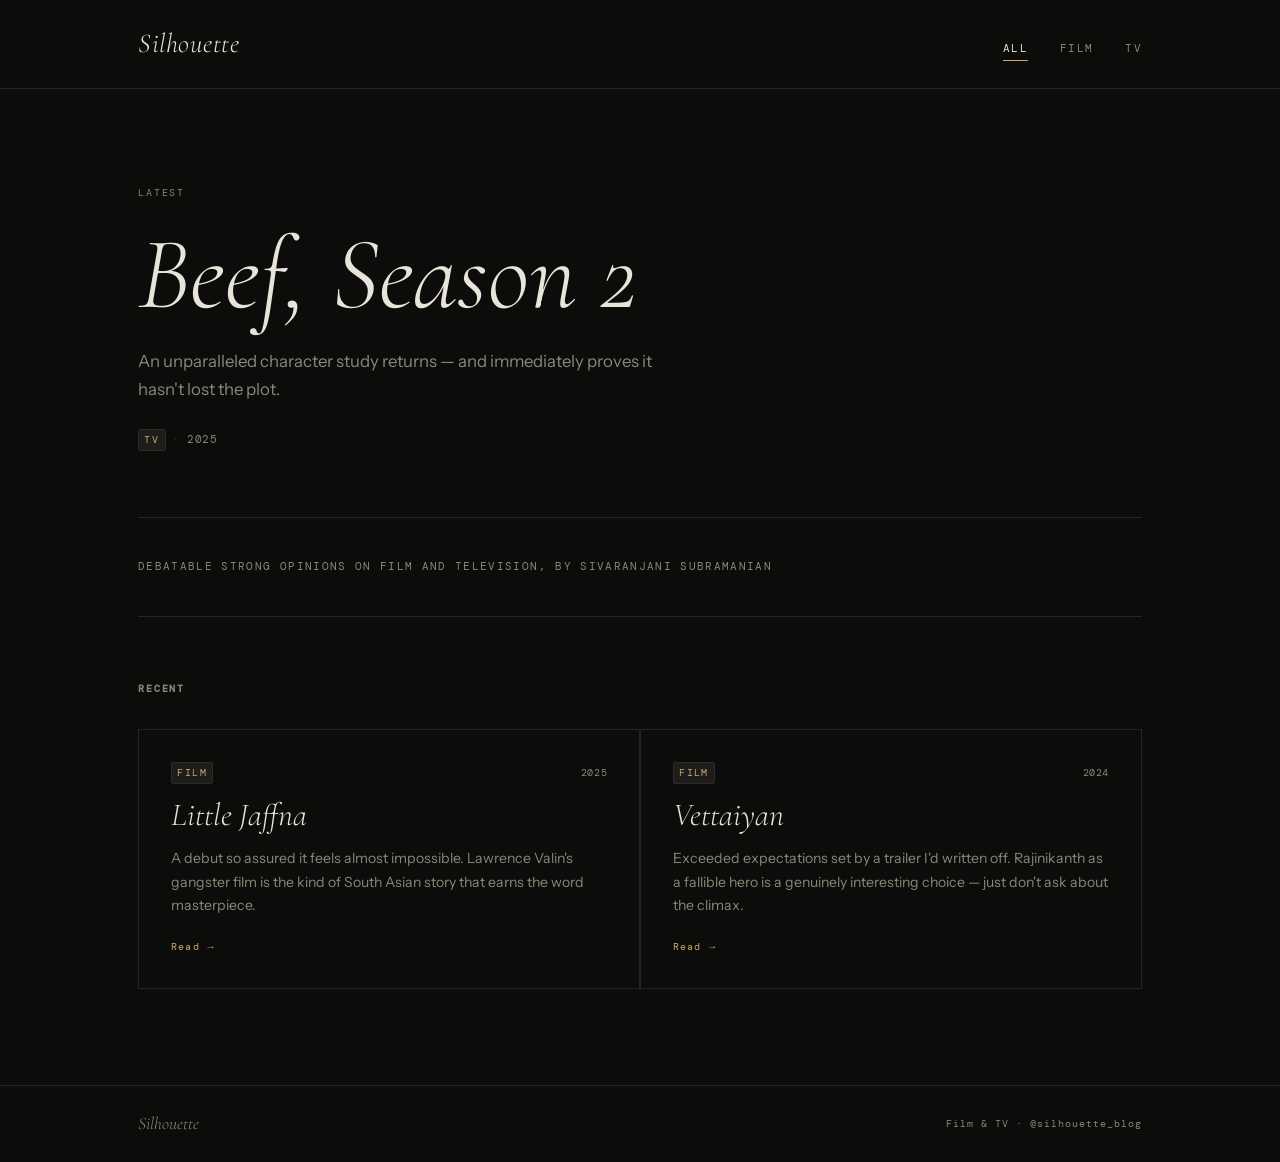
==== index.html @ 303b27c8 "feat: hello world" ====
<!DOCTYPE html>
<html lang="en">
<head>
  <meta charset="UTF-8" />
  <meta name="viewport" content="width=device-width, initial-scale=1.0" />
  <title>Silhouette</title>
  <link rel="stylesheet" href="css/style.css" />
  <link rel="preconnect" href="https://fonts.googleapis.com">
  <link href="https://fonts.googleapis.com/css2?family=Cormorant+Garamond:ital,wght@0,300;0,400;0,600;1,300;1,400&family=DM+Mono:wght@300;400&family=Instrument+Sans:wght@400;500&display=swap" rel="stylesheet">
</head>
<body>

  <header class="site-header">
    <div class="header-inner">
      <a href="index.html" class="wordmark">Silhouette</a>
      <nav>
        <a href="index.html" class="nav-link active">All</a>
        <a href="film.html" class="nav-link">Film</a>
        <a href="tv.html" class="nav-link">TV</a>
      </nav>
    </div>
    <div class="header-rule"></div>
  </header>

  <main>

    <section class="hero">
      <p class="hero-label">Latest</p>
      <a href="posts/beef-s2.html" class="hero-link">
        <h1 class="hero-title">Beef, Season 2</h1>
        <p class="hero-sub">An unparalleled character study returns — and immediately proves it hasn't lost the plot.</p>
      </a>
      <div class="hero-meta">
        <span class="tag">TV</span>
        <span class="dot">·</span>
        <span class="date">2025</span>
      </div>
    </section>

    <div class="divider"></div>

    <section class="about-section">
      <p class="about-name">Debatable strong opinions on film and television, by Sivaranjani Subramanian</p>
    </section>

    <div class="divider"></div>

    <section class="grid-section">
      <h2 class="section-label">Recent</h2>
      <div class="card-grid">

        <a href="posts/little-jaffna.html" class="card">
          <div class="card-top">
            <span class="tag">Film</span>
            <span class="card-year">2025</span>
          </div>
          <h3 class="card-title">Little Jaffna</h3>
          <p class="card-excerpt">A debut so assured it feels almost impossible. Lawrence Valin's gangster film is the kind of South Asian story that earns the word masterpiece.</p>
          <div class="card-footer">Read →</div>
        </a>

        <a href="posts/vettaiyan.html" class="card">
          <div class="card-top">
            <span class="tag">Film</span>
            <span class="card-year">2024</span>
          </div>
          <h3 class="card-title">Vettaiyan</h3>
          <p class="card-excerpt">Exceeded expectations set by a trailer I'd written off. Rajinikanth as a fallible hero is a genuinely interesting choice — just don't ask about the climax.</p>
          <div class="card-footer">Read →</div>
        </a>

      </div>
    </section>

  </main>

  <footer class="site-footer">
    <div class="footer-inner">
      <span class="wordmark-sm">Silhouette</span>
      <span class="footer-note">Film &amp; TV · <a href="https://www.instagram.com/silhouette_blog/" class="footer-link">@silhouette_blog</a></span>
    </div>
  </footer>

  <script src="js/main.js"></script>
</body>
</html>
---- css/style.css ----
/* ─── Reset & Variables ──────────────────────────────────── */
*, *::before, *::after { box-sizing: border-box; margin: 0; padding: 0; }

:root {
  --bg:        #0c0c0b;
  --surface:   #141413;
  --border:    #252523;
  --cream:     #e8e4d9;
  --dim:       #8a8778;
  --accent:    #c9a96e;
  --tag-bg:    #1e1d1b;

  --serif:     'Cormorant Garamond', Georgia, serif;
  --mono:      'DM Mono', monospace;
  --sans:      'Instrument Sans', sans-serif;

  --max:       1100px;
  --pad:       clamp(1.25rem, 5vw, 3rem);
}

html { font-size: 16px; scroll-behavior: smooth; }

body {
  background: var(--bg);
  color: var(--cream);
  font-family: var(--sans);
  font-weight: 400;
  line-height: 1.6;
  -webkit-font-smoothing: antialiased;
  min-height: 100vh;
  display: flex;
  flex-direction: column;
}

a { color: inherit; text-decoration: none; }

/* ─── Header ─────────────────────────────────────────────── */
.site-header {
  position: sticky;
  top: 0;
  z-index: 100;
  background: var(--bg);
}

.header-inner {
  max-width: var(--max);
  margin: 0 auto;
  padding: 1.4rem var(--pad);
  display: flex;
  align-items: baseline;
  justify-content: space-between;
}

.wordmark {
  font-family: var(--serif);
  font-size: 1.7rem;
  font-weight: 300;
  font-style: italic;
  letter-spacing: 0.02em;
  color: var(--cream);
  transition: color 0.2s;
}
.wordmark:hover { color: var(--accent); }

nav { display: flex; gap: 2rem; align-items: center; }

.nav-link {
  font-family: var(--mono);
  font-size: 0.7rem;
  letter-spacing: 0.12em;
  text-transform: uppercase;
  color: var(--dim);
  transition: color 0.2s;
  padding-bottom: 2px;
  border-bottom: 1px solid transparent;
}
.nav-link:hover,
.nav-link.active {
  color: var(--cream);
  border-bottom-color: var(--accent);
}

.header-rule {
  height: 1px;
  background: var(--border);
}

/* ─── Tags ───────────────────────────────────────────────── */
.tag {
  font-family: var(--mono);
  font-size: 0.62rem;
  letter-spacing: 0.14em;
  text-transform: uppercase;
  color: var(--accent);
  background: var(--tag-bg);
  border: 1px solid #2e2c28;
  padding: 0.2em 0.55em;
  border-radius: 2px;
}

/* ─── Hero ───────────────────────────────────────────────── */
.hero {
  max-width: var(--max);
  margin: 0 auto;
  padding: clamp(3rem, 8vw, 6rem) var(--pad) clamp(2rem, 5vw, 4rem);
}

.hero-label {
  font-family: var(--mono);
  font-size: 0.65rem;
  letter-spacing: 0.18em;
  text-transform: uppercase;
  color: var(--dim);
  margin-bottom: 1.2rem;
}

.hero-link {
  display: block;
}

.hero-title {
  font-family: var(--serif);
  font-size: clamp(3rem, 8vw, 6.5rem);
  font-weight: 300;
  font-style: italic;
  line-height: 1.05;
  color: var(--cream);
  margin-bottom: 1.2rem;
  transition: color 0.2s;
}
.hero-link:hover .hero-title { color: var(--accent); }

.hero-sub {
  font-size: 1.05rem;
  color: var(--dim);
  max-width: 520px;
  line-height: 1.65;
  margin-bottom: 1.5rem;
}

.hero-meta {
  display: flex;
  align-items: center;
  gap: 0.6rem;
}

.dot { color: var(--border); }
.date {
  font-family: var(--mono);
  font-size: 0.68rem;
  color: var(--dim);
  letter-spacing: 0.06em;
}

/* ─── Divider ────────────────────────────────────────────── */
.divider {
  max-width: var(--max);
  margin: 0 auto;
  padding: 0 var(--pad);
}
.divider::after {
  content: '';
  display: block;
  height: 1px;
  background: var(--border);
}

/* ─── Grid Section ───────────────────────────────────────── */
.grid-section {
  max-width: var(--max);
  margin: 0 auto;
  padding: clamp(2rem, 5vw, 4rem) var(--pad) clamp(3rem, 8vw, 6rem);
}

.section-label {
  font-family: var(--mono);
  font-size: 0.65rem;
  letter-spacing: 0.18em;
  text-transform: uppercase;
  color: var(--dim);
  margin-bottom: 2rem;
}

.card-grid {
  display: grid;
  grid-template-columns: repeat(auto-fill, minmax(min(100%, 340px), 1fr));
  gap: 1.5px;
  background: var(--border);
  border: 1px solid var(--border);
}

.card {
  background: var(--bg);
  padding: 2rem;
  display: flex;
  flex-direction: column;
  gap: 0.8rem;
  transition: background 0.2s;
  cursor: pointer;
}
.card:hover { background: var(--surface); }

.card-top {
  display: flex;
  justify-content: space-between;
  align-items: center;
}

.card-year {
  font-family: var(--mono);
  font-size: 0.65rem;
  color: var(--dim);
  letter-spacing: 0.06em;
}

.card-title {
  font-family: var(--serif);
  font-size: clamp(1.6rem, 3vw, 2rem);
  font-weight: 300;
  font-style: italic;
  line-height: 1.15;
  color: var(--cream);
  transition: color 0.2s;
}
.card:hover .card-title { color: var(--accent); }

.card-excerpt {
  font-size: 0.88rem;
  color: var(--dim);
  line-height: 1.7;
  flex: 1;
}

.card-footer {
  font-family: var(--mono);
  font-size: 0.65rem;
  letter-spacing: 0.12em;
  color: var(--accent);
  margin-top: 0.5rem;
  transition: letter-spacing 0.2s;
}
.card:hover .card-footer { letter-spacing: 0.2em; }

/* ─── Post Layout ────────────────────────────────────────── */
.post-wrap {
  max-width: 700px;
  margin: 0 auto;
  padding: clamp(2.5rem, 6vw, 5rem) var(--pad) clamp(3rem, 8vw, 6rem);
}

.post-kicker {
  display: flex;
  align-items: center;
  gap: 0.75rem;
  margin-bottom: 1.5rem;
}

.post-date {
  font-family: var(--mono);
  font-size: 0.65rem;
  color: var(--dim);
  letter-spacing: 0.06em;
}

.post-title {
  font-family: var(--serif);
  font-size: clamp(2.5rem, 7vw, 5rem);
  font-weight: 300;
  font-style: italic;
  line-height: 1.08;
  color: var(--cream);
  margin-bottom: 1.2rem;
}

.post-lede {
  font-size: 1.1rem;
  color: var(--dim);
  line-height: 1.7;
  border-left: 2px solid var(--accent);
  padding-left: 1.2rem;
  margin-bottom: 2.5rem;
}

.post-rule {
  height: 1px;
  background: var(--border);
  margin: 2.5rem 0;
}

/* ─── Post Body ──────────────────────────────────────────── */
.post-body {
  font-size: 1rem;
  line-height: 1.8;
  color: #cfc9bc;
}

.post-body p { margin-bottom: 1.4rem; }
.post-body p:last-child { margin-bottom: 0; }

.post-body strong {
  color: var(--cream);
  font-weight: 500;
}

.post-body em {
  font-family: var(--serif);
  font-style: italic;
  font-size: 1.08em;
  color: var(--cream);
}

/* ─── Episode blocks (TV posts) ──────────────────────────── */
.episode {
  margin-bottom: 3.5rem;
}

.episode-label {
  font-family: var(--mono);
  font-size: 0.62rem;
  letter-spacing: 0.18em;
  text-transform: uppercase;
  color: var(--accent);
  margin-bottom: 0.8rem;
}

.episode-title {
  font-family: var(--serif);
  font-size: 1.5rem;
  font-style: italic;
  font-weight: 300;
  color: var(--cream);
  margin-bottom: 1rem;
}

/* ─── Verdict block ──────────────────────────────────────── */
.verdict {
  border: 1px solid var(--border);
  background: var(--surface);
  padding: 1.5rem 1.8rem;
  margin-top: 2.5rem;
}

.verdict-label {
  font-family: var(--mono);
  font-size: 0.62rem;
  letter-spacing: 0.18em;
  text-transform: uppercase;
  color: var(--dim);
  margin-bottom: 0.6rem;
}

.verdict-text {
  font-family: var(--serif);
  font-size: 1.25rem;
  font-style: italic;
  color: var(--cream);
  line-height: 1.5;
}

/* ─── Back link ──────────────────────────────────────────── */
.back-link {
  display: inline-flex;
  align-items: center;
  gap: 0.5rem;
  font-family: var(--mono);
  font-size: 0.65rem;
  letter-spacing: 0.12em;
  text-transform: uppercase;
  color: var(--dim);
  margin-bottom: 2.5rem;
  transition: color 0.2s;
}
.back-link:hover { color: var(--cream); }

/* ─── Filter pages (film.html, tv.html) ──────────────────── */
.filter-header {
  max-width: var(--max);
  margin: 0 auto;
  padding: clamp(2.5rem, 6vw, 4.5rem) var(--pad) 2rem;
  border-bottom: 1px solid var(--border);
}

.filter-title {
  font-family: var(--serif);
  font-size: clamp(2.5rem, 6vw, 4.5rem);
  font-weight: 300;
  font-style: italic;
  color: var(--cream);
}

/* ─── About Section ──────────────────────────────────────── */
.about-section {
  max-width: var(--max);
  margin: 0 auto;
  padding: clamp(1.5rem, 4vw, 2.5rem) var(--pad);
}

.about-text {
  font-family: var(--serif);
  font-size: clamp(1rem, 2vw, 1.2rem);
  font-style: italic;
  font-weight: 300;
  color: var(--dim);
  line-height: 1.6;
}

/* ─── Footer ─────────────────────────────────────────────── */
.site-footer {
  margin-top: auto;
  border-top: 1px solid var(--border);
}

.footer-inner {
  max-width: var(--max);
  margin: 0 auto;
  padding: 1.5rem var(--pad);
  display: flex;
  justify-content: space-between;
  align-items: center;
}

.wordmark-sm {
  font-family: var(--serif);
  font-size: 1.1rem;
  font-style: italic;
  font-weight: 300;
  color: var(--dim);
}

.footer-note {
  font-family: var(--mono);
  font-size: 0.62rem;
  letter-spacing: 0.1em;
  color: var(--dim);
}

.footer-link {
  color: var(--dim);
  transition: color 0.2s;
}
.footer-link:hover { color: var(--accent); }

.about-name {
  font-family: var(--mono);
  font-size: 0.7rem;
  letter-spacing: 0.12em;
  text-transform: uppercase;
  color: var(--dim);
}

.about-credo {
  font-family: var(--serif);
  font-style: italic;
  font-size: 1.4rem;
  font-weight: 300;
  color: var(--cream);
  line-height: 1.4;
  margin-top: 0.6rem;
}

/* ─── Animations ─────────────────────────────────────────── */
@keyframes fadeUp {
  from { opacity: 0; transform: translateY(16px); }
  to   { opacity: 1; transform: translateY(0); }
}

.hero, .card, .post-wrap {
  animation: fadeUp 0.55s ease both;
}
.card:nth-child(2) { animation-delay: 0.08s; }
.card:nth-child(3) { animation-delay: 0.16s; }

/* ─── Mobile ─────────────────────────────────────────────── */
@media (max-width: 600px) {
  .header-inner { padding: 1rem var(--pad); }
  nav { gap: 1.2rem; }
  .footer-inner { flex-direction: column; gap: 0.5rem; text-align: center; }
}
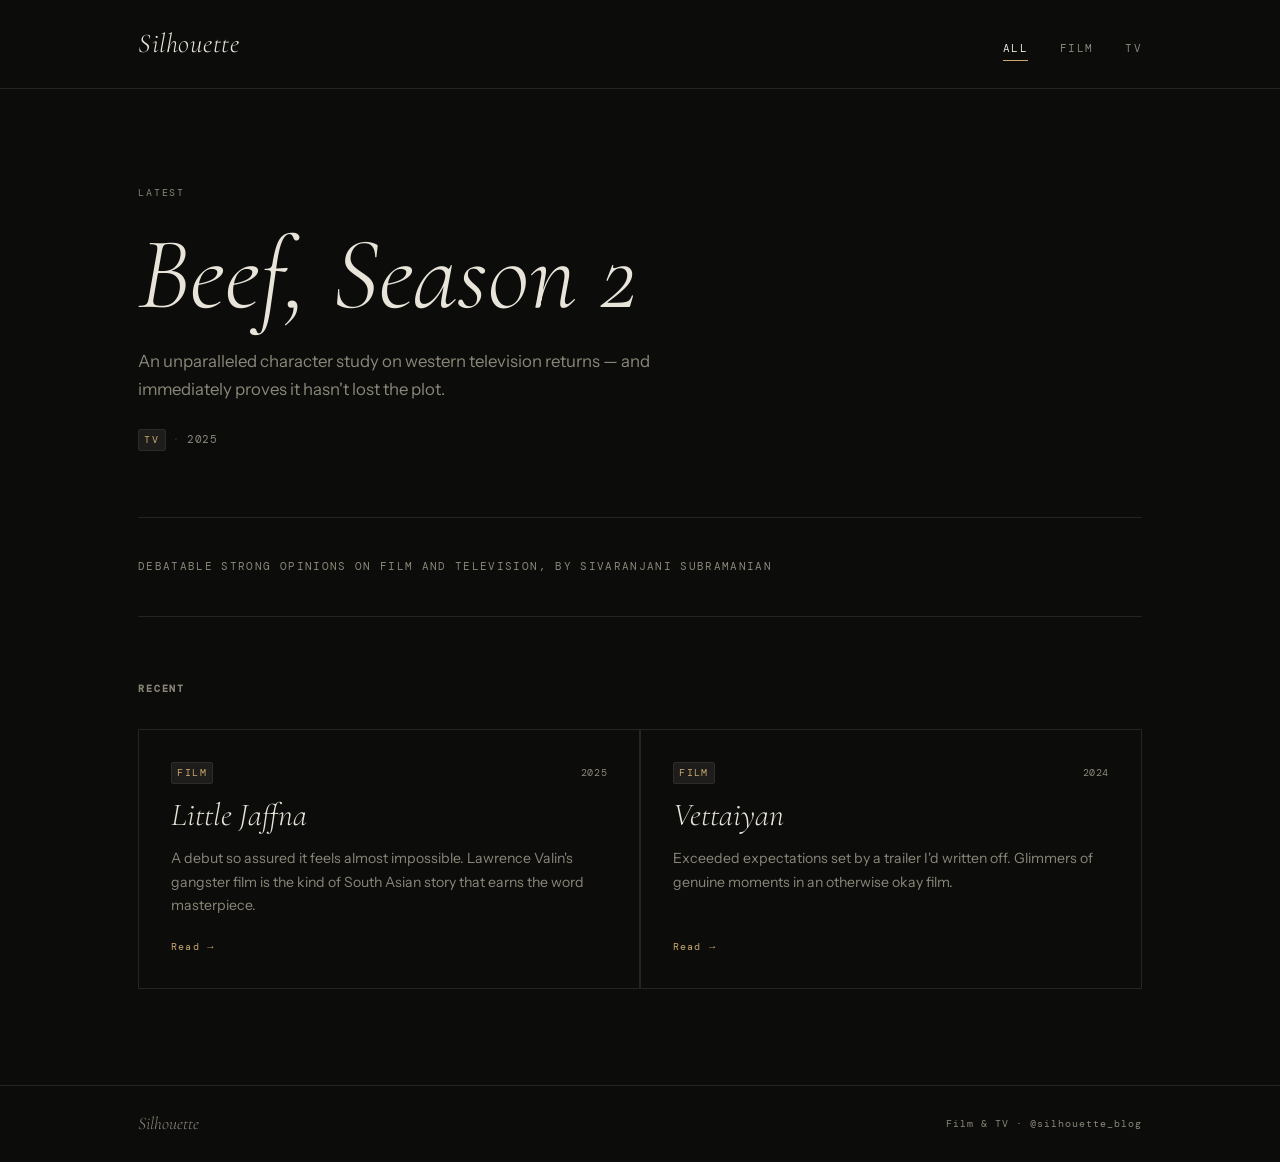
==== commit f4fac6b3: "fix: remove AI words" ====
--- a/index.html
+++ b/index.html
@@ -28,7 +28,7 @@
       <p class="hero-label">Latest</p>
       <a href="posts/beef-s2.html" class="hero-link">
         <h1 class="hero-title">Beef, Season 2</h1>
-        <p class="hero-sub">An unparalleled character study returns — and immediately proves it hasn't lost the plot.</p>
+        <p class="hero-sub">An unparalleled character study on western television returns — and immediately proves it hasn't lost the plot.</p>
       </a>
       <div class="hero-meta">
         <span class="tag">TV</span>
@@ -65,7 +65,7 @@
             <span class="card-year">2024</span>
           </div>
           <h3 class="card-title">Vettaiyan</h3>
-          <p class="card-excerpt">Exceeded expectations set by a trailer I'd written off. Rajinikanth as a fallible hero is a genuinely interesting choice — just don't ask about the climax.</p>
+          <p class="card-excerpt">Exceeded expectations set by a trailer I'd written off. Glimmers of genuine moments in an otherwise okay film.</p>
           <div class="card-footer">Read →</div>
         </a>
 
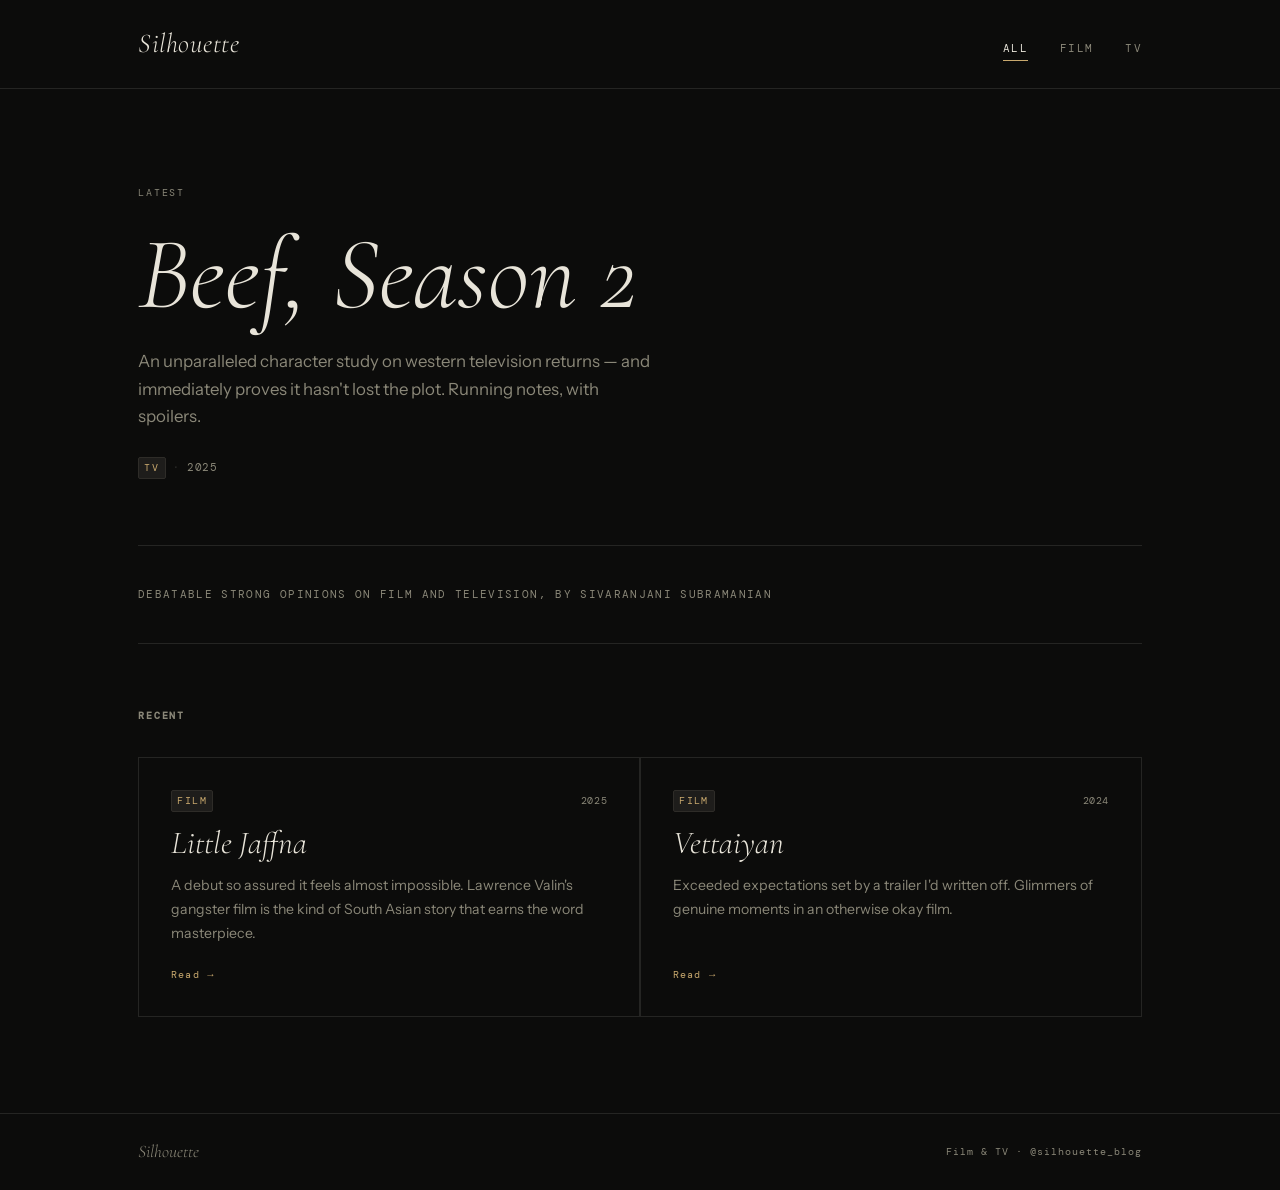
==== commit 5a4cdfcd: "fix: add running notes" ====
--- a/index.html
+++ b/index.html
@@ -28,7 +28,7 @@
       <p class="hero-label">Latest</p>
       <a href="posts/beef-s2.html" class="hero-link">
         <h1 class="hero-title">Beef, Season 2</h1>
-        <p class="hero-sub">An unparalleled character study on western television returns — and immediately proves it hasn't lost the plot.</p>
+        <p class="hero-sub">An unparalleled character study on western television returns — and immediately proves it hasn't lost the plot. Running notes, with spoilers.</p>
       </a>
       <div class="hero-meta">
         <span class="tag">TV</span>
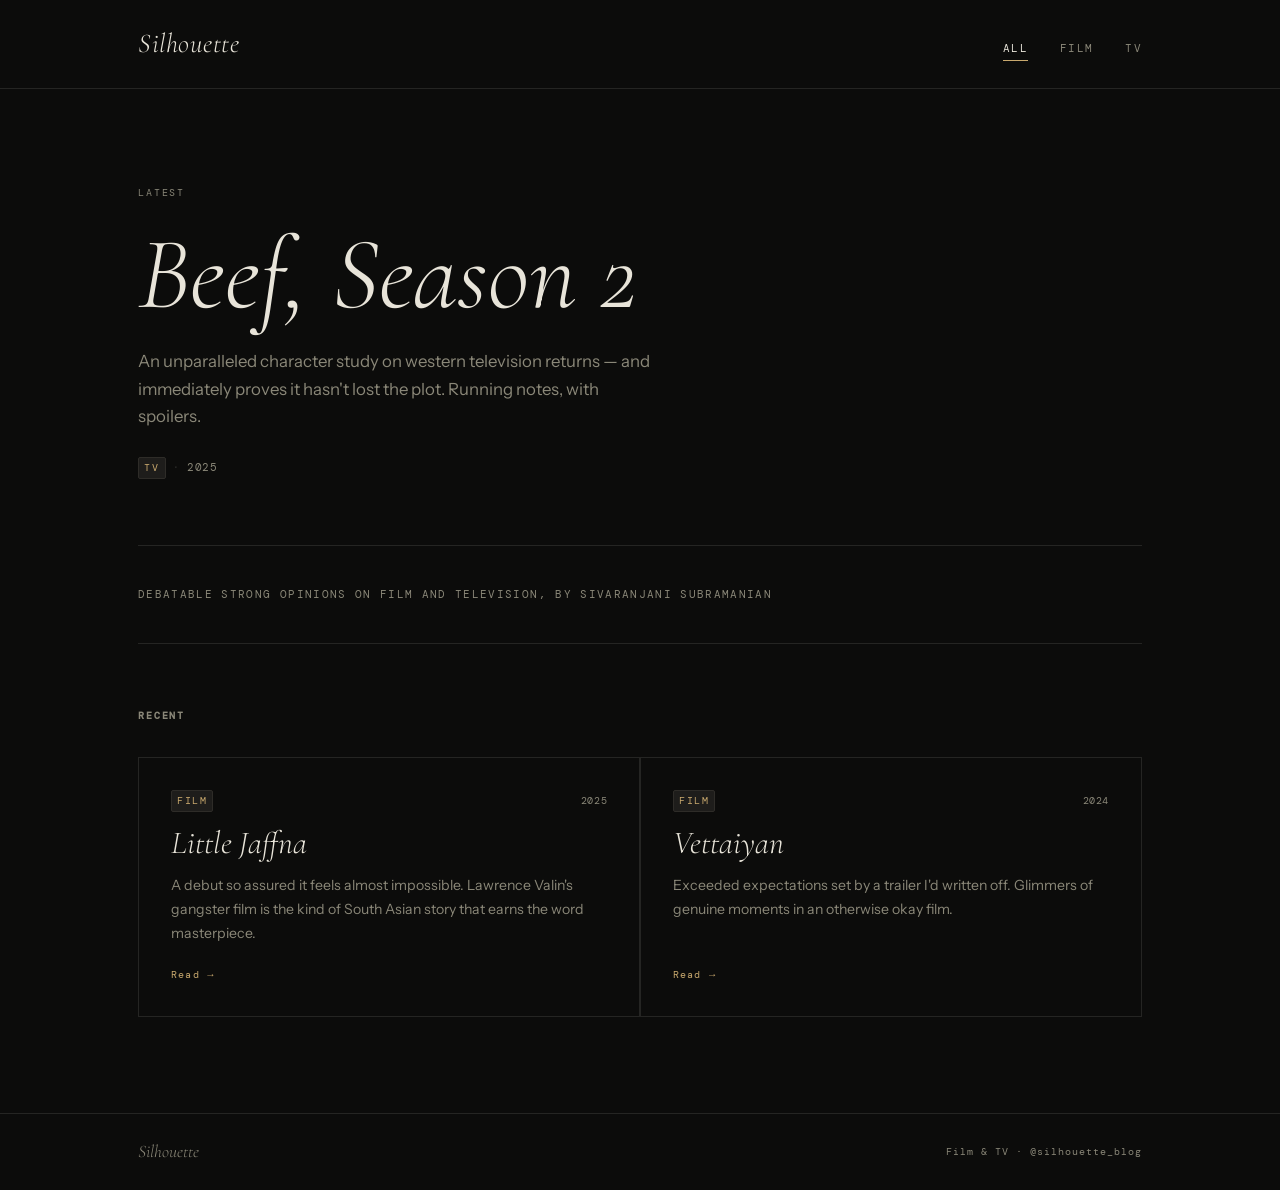
==== commit 27cef57c: "feat: add goatcounter" ====
--- a/index.html
+++ b/index.html
@@ -82,5 +82,7 @@
   </footer>
 
   <script src="js/main.js"></script>
+  <script data-goatcounter="https://silhouette.goatcounter.com/count"
+          async src="//gc.zgo.at/count.js"></script>
 </body>
 </html>
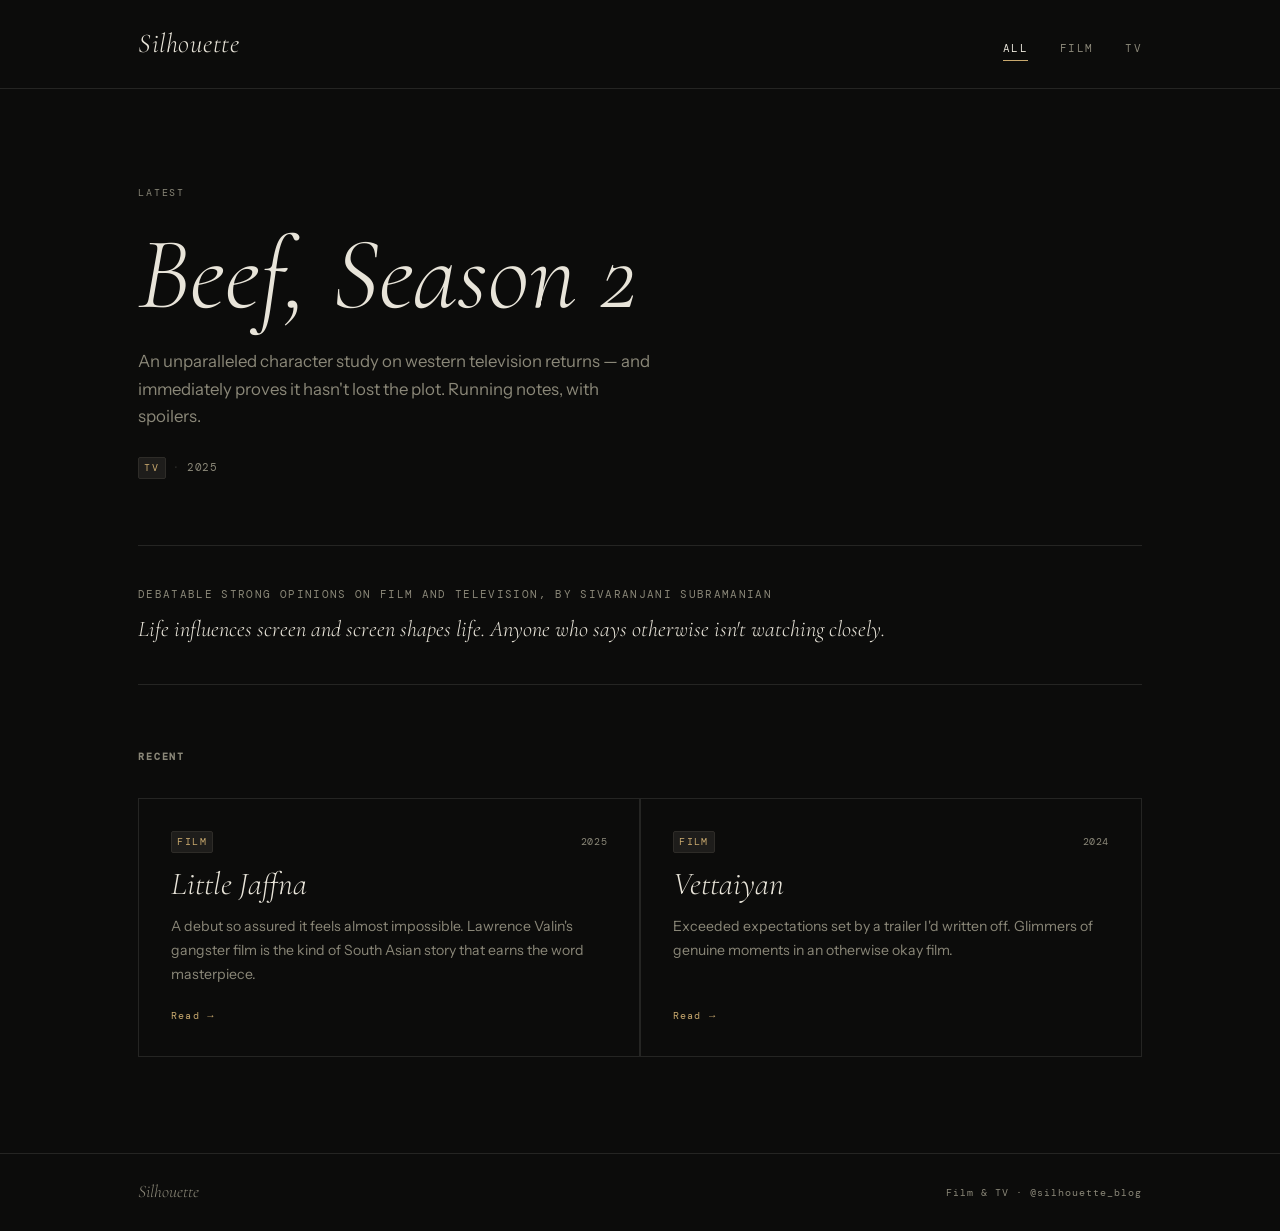
==== commit a636e4a1: "fix: add credo" ====
--- a/index.html
+++ b/index.html
@@ -41,6 +41,7 @@
 
     <section class="about-section">
       <p class="about-name">Debatable strong opinions on film and television, by Sivaranjani Subramanian</p>
+      <p class="about-credo">Life influences screen and screen shapes life. Anyone who says otherwise isn't watching closely.</p>
     </section>
 
     <div class="divider"></div>
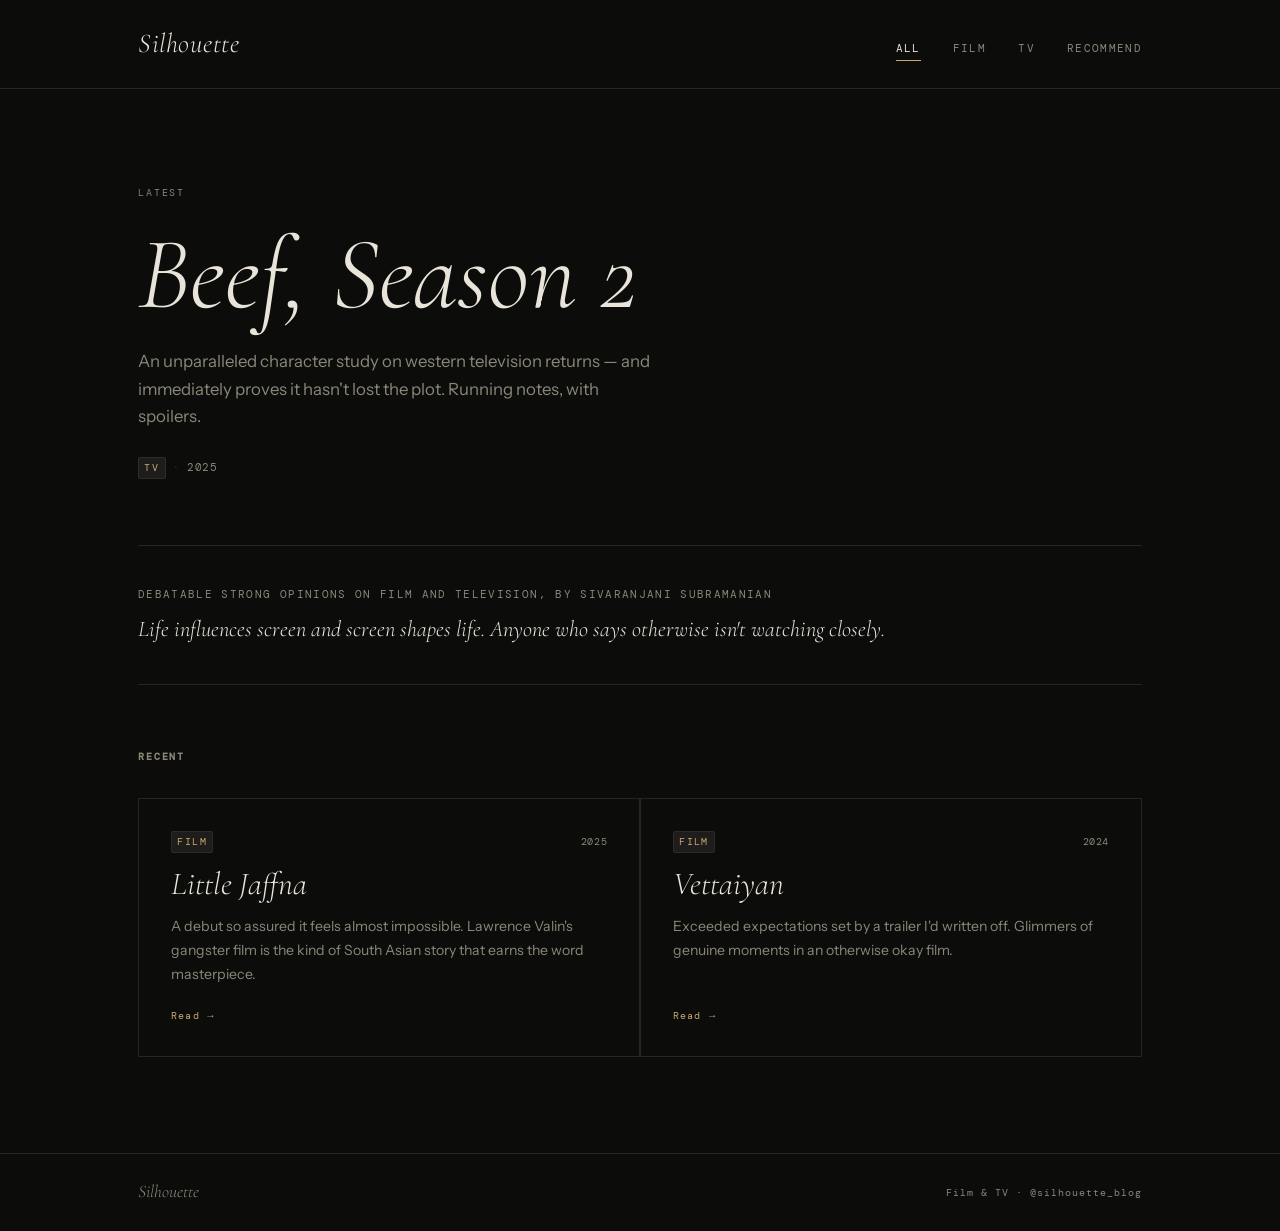
==== commit 715dc90c: "feat: add recommend" ====
--- a/index.html
+++ b/index.html
@@ -17,6 +17,7 @@
         <a href="index.html" class="nav-link active">All</a>
         <a href="film.html" class="nav-link">Film</a>
         <a href="tv.html" class="nav-link">TV</a>
+        <a href="recommend.html" class="nav-link">Recommend</a>
       </nav>
     </div>
     <div class="header-rule"></div>
--- a/css/style.css
+++ b/css/style.css
@@ -458,6 +458,135 @@
   margin-top: 0.6rem;
 }
 
+/* ─── Recommend page ─────────────────────────────────────── */
+.rec-controls {
+  max-width: var(--max);
+  margin: 0 auto;
+  padding: 2rem var(--pad) 0;
+  display: flex;
+  flex-wrap: wrap;
+  gap: 1.5rem 3rem;
+  border-bottom: 1px solid var(--border);
+  padding-bottom: 1.5rem;
+}
+
+.rec-filter-group {
+  display: flex;
+  align-items: center;
+  gap: 0.75rem;
+}
+
+.rec-filter-label {
+  font-family: var(--mono);
+  font-size: 0.62rem;
+  letter-spacing: 0.14em;
+  text-transform: uppercase;
+  color: var(--dim);
+}
+
+.rec-filter-btns { display: flex; gap: 0.4rem; }
+
+.rec-btn {
+  font-family: var(--mono);
+  font-size: 0.62rem;
+  letter-spacing: 0.1em;
+  text-transform: uppercase;
+  color: var(--dim);
+  background: transparent;
+  border: 1px solid var(--border);
+  padding: 0.3em 0.75em;
+  border-radius: 2px;
+  cursor: pointer;
+  transition: color 0.2s, border-color 0.2s;
+}
+.rec-btn:hover { color: var(--cream); border-color: var(--dim); }
+.rec-btn.active { color: var(--accent); border-color: var(--accent); }
+
+.rec-list {
+  max-width: var(--max);
+  margin: 0 auto;
+  padding: 0 var(--pad) clamp(3rem, 8vw, 6rem);
+}
+
+.rec-item {
+  padding: 2.5rem 0;
+  border-bottom: 1px solid var(--border);
+}
+.rec-item:first-child { padding-top: 2.5rem; }
+
+.rec-item-header {
+  display: flex;
+  flex-direction: column;
+  gap: 0.5rem;
+  margin-bottom: 1.25rem;
+}
+
+.rec-title-row {
+  display: flex;
+  align-items: baseline;
+  gap: 1rem;
+}
+
+.rec-title {
+  font-family: var(--serif);
+  font-size: clamp(1.6rem, 3vw, 2.2rem);
+  font-weight: 300;
+  font-style: italic;
+  color: var(--cream);
+  line-height: 1.1;
+}
+
+.rec-year {
+  font-family: var(--mono);
+  font-size: 0.65rem;
+  color: var(--dim);
+  letter-spacing: 0.06em;
+  white-space: nowrap;
+}
+
+.rec-tags {
+  display: flex;
+  align-items: center;
+  gap: 0.75rem;
+}
+
+.rec-runtime {
+  font-family: var(--mono);
+  font-size: 0.62rem;
+  color: var(--dim);
+  letter-spacing: 0.08em;
+}
+
+.rec-quote {
+  font-family: var(--serif);
+  font-style: italic;
+  font-size: 1.1rem;
+  font-weight: 300;
+  color: var(--cream);
+  line-height: 1.6;
+  border-left: 2px solid var(--accent);
+  padding-left: 1.2rem;
+  margin-bottom: 1.1rem;
+}
+
+.rec-body {
+  font-size: 0.92rem;
+  color: var(--dim);
+  line-height: 1.75;
+  max-width: 640px;
+}
+
+.rec-empty {
+  max-width: var(--max);
+  margin: 3rem auto;
+  padding: 0 var(--pad);
+  font-family: var(--mono);
+  font-size: 0.7rem;
+  letter-spacing: 0.1em;
+  text-transform: uppercase;
+  color: var(--dim);
+}
+
 /* ─── Animations ─────────────────────────────────────────── */
 @keyframes fadeUp {
   from { opacity: 0; transform: translateY(16px); }
